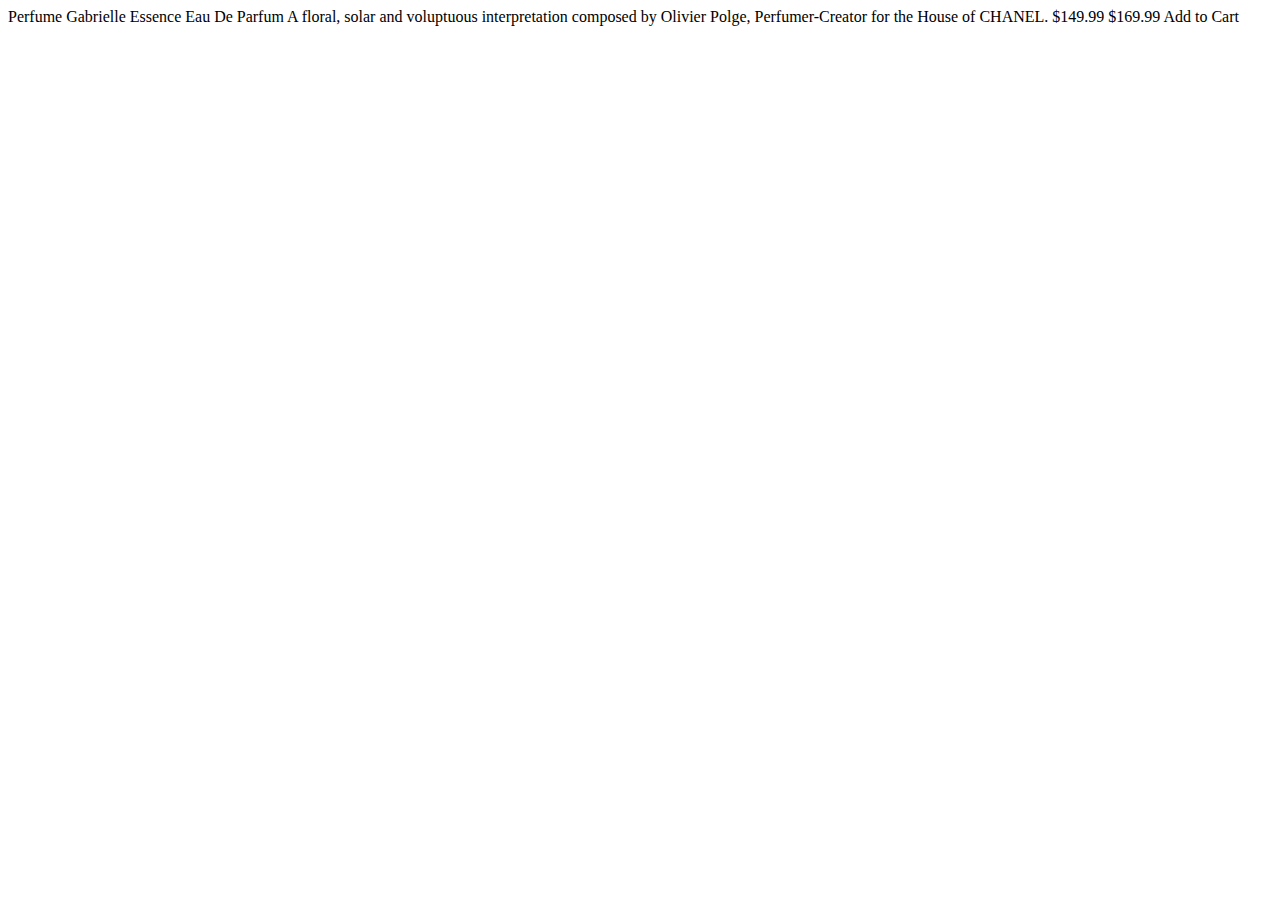
==== index.html @ 69f4699a "Initial commit" ====
<!DOCTYPE html>
<html lang="en">
<head>
  <meta charset="UTF-8">
  <meta name="viewport" content="width=device-width, initial-scale=1.0">
  <link rel="icon" type="image/png" sizes="32x32" href="./images/favicon-32x32.png">

  <title>Frontend Mentor | Product preview card component</title>

</head>
<body>

  Perfume

  Gabrielle Essence Eau De Parfum

  A floral, solar and voluptuous interpretation composed by Olivier Polge,
  Perfumer-Creator for the House of CHANEL.

  $149.99
  $169.99

  Add to Cart
</body>
</html>
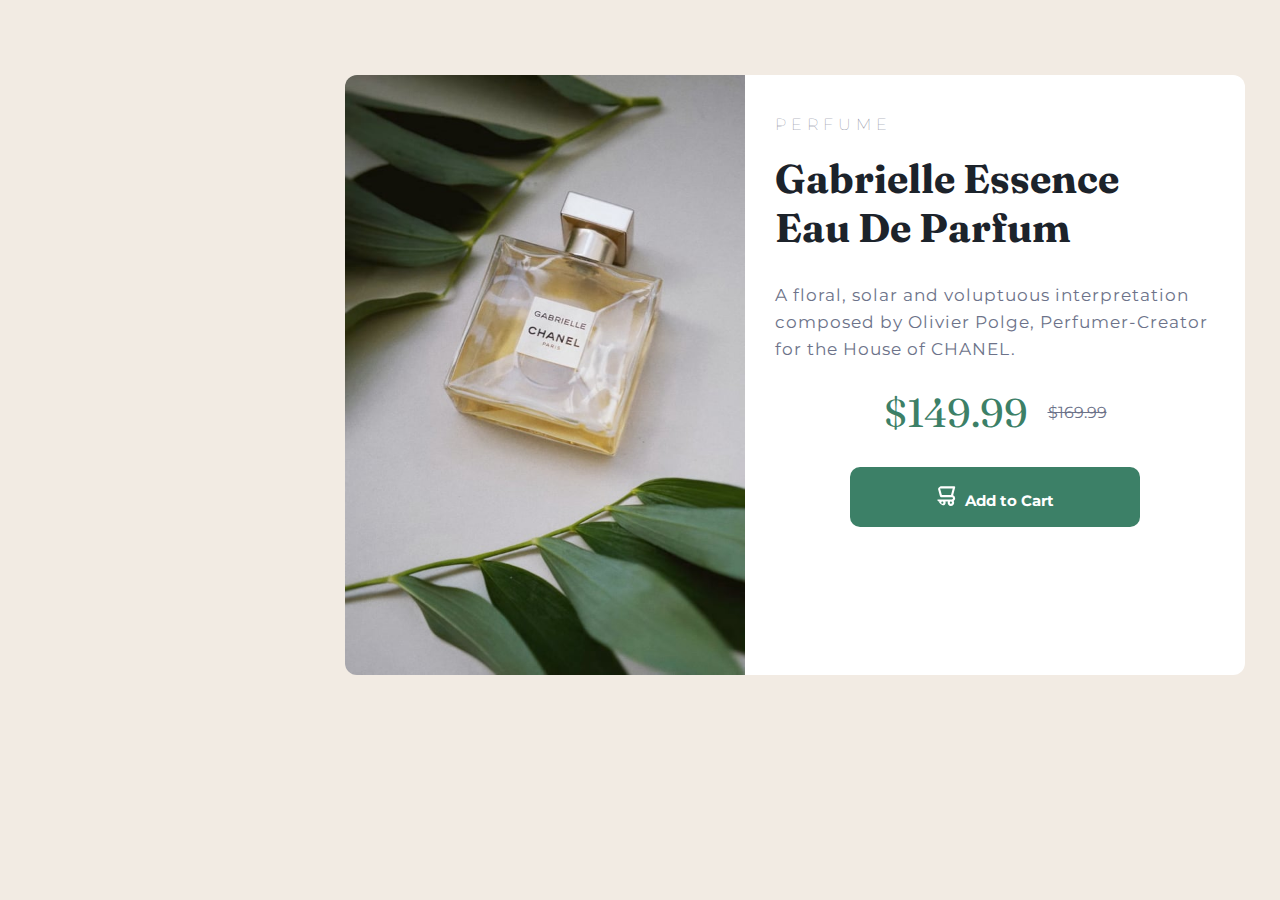
==== commit 45baf3b7: "feat e style" ====
--- a/index.html
+++ b/index.html
@@ -4,22 +4,44 @@
   <meta charset="UTF-8">
   <meta name="viewport" content="width=device-width, initial-scale=1.0">
   <link rel="icon" type="image/png" sizes="32x32" href="./images/favicon-32x32.png">
+  <link rel="stylesheet" href="./styles/style.css">
+
+  <link rel="preconnect" href="https://fonts.googleapis.com">
+  <link rel="preconnect" href="https://fonts.gstatic.com" crossorigin>
+  <link
+    href="https://fonts.googleapis.com/css2?family=Fraunces:opsz,wght@9..144,700&family=Montserrat:wght@500;700&display=swap"
+    rel="stylesheet">
 
   <title>Frontend Mentor | Product preview card component</title>
 
 </head>
+
 <body>
+  <article>
+    <section class="left">
+      <img src="./images/image-product-desktop.jpg" />
+    </section>
 
-  Perfume
+    <section class="right">
+      <h4>Perfume</h4>
 
-  Gabrielle Essence Eau De Parfum
+      <h1>Gabrielle Essence Eau De Parfum</h1>
 
-  A floral, solar and voluptuous interpretation composed by Olivier Polge,
-  Perfumer-Creator for the House of CHANEL.
+      <p class="description">
+        A floral, solar and voluptuous interpretation composed by Olivier Polge,
+        Perfumer-Creator for the House of CHANEL.
+      </p>
 
-  $149.99
-  $169.99
+      <div class="price">
+        <span class="new_price">$149.99</span>
+        <span class="old_price">$169.99</span>
+      </div>
 
-  Add to Cart
+      <button type="submit" class="submit">
+        <img src="./images/icon-cart.svg" class="icon" />
+        <span class="btn-text">Add to Cart</span>
+      </button>
+    </section>
+  </article>
 </body>
 </html>--- a/styles/style.css
+++ b/styles/style.css
@@ -0,0 +1,122 @@
+* {
+    margin: 0 auto;
+}
+
+:root {
+    --dark-cyan: rgb(60, 128, 103);
+    --cream: rgb(242, 235, 227);
+
+    --very-dark-blue :rgb(28, 35, 43);
+    --dark-greyish-blue: rgb(108, 114, 137);
+    --white: rgb(255, 255, 255);
+}
+
+@import url('https://fonts.googleapis.com/css2?family=Fraunces:opsz,wght@9..144,700&family=Montserrat:wght@500;700&display=swap');
+
+body {
+    width: 1440px;
+    background-color: var(--cream);
+    padding: 75px;
+}
+
+main {
+    background-color: var(--white);
+}
+
+article {
+    display: flex;
+    width: 100vh;
+    max-height: 100vh;
+}
+
+section {
+    display: flex;
+    flex-direction: column;
+
+}
+
+.left {
+    width: 100%;
+}
+
+section img {
+    border-radius: 12px 0px 0px 12px;
+    width: 400px;
+}
+
+.right {
+    border-radius: 0px 12px 12px 0px;
+
+    background-color: var(--white);
+}
+
+h4 {
+    font-family: 'Montserrat', sans-serif;
+    font-weight: 100;
+    letter-spacing: 5px;
+    text-transform: uppercase;
+    color: var(--dark-greyish-blue);
+
+    margin: 40px 0px 0px 30px;
+}
+
+h1 {
+    font-family: 'Fraunces', serif;
+    color: var(--very-dark-blue);
+    font-size: 2.5rem;
+
+    margin: 20px 50px 0px 30px;
+}
+
+.description {
+    font-family: 'Montserrat', sans-serif;
+    color: var(--dark-greyish-blue);
+    font-size: 17px;
+    line-height: 27px;
+    letter-spacing: 1px;
+    margin: 30px 15px 15px 30px;
+}
+
+.price {
+    display: flex;
+    justify-content: flex-start;
+    margin-top: 10px;
+}
+
+.new_price {
+    color: var(--dark-cyan);
+    font-size: 2.5rem;
+    font-family: 'Fraunces', serif;
+}
+
+.old_price {
+    font-family: 'Montserrat', sans-serif;
+    text-decoration: line-through;
+    color: var(--dark-greyish-blue);
+    font-size: .987rem;
+    align-self: center;
+    margin: 0px 0px 0px 20px;
+}
+
+button {
+    margin-top: 30px;
+    padding: 15px;
+    width: 290px;
+    height: 60px;
+    background-color: var(--dark-cyan);
+    border: none;
+    border-radius: 10px;
+
+}
+
+.icon {
+    width: 20px;
+    margin: 0px 5px 0px 0px;
+}
+
+.btn-text {
+    font-family: 'Montserrat', sans-serif;
+    color: #fff;
+    font-size: 15px;
+    font-weight: bold;
+}
